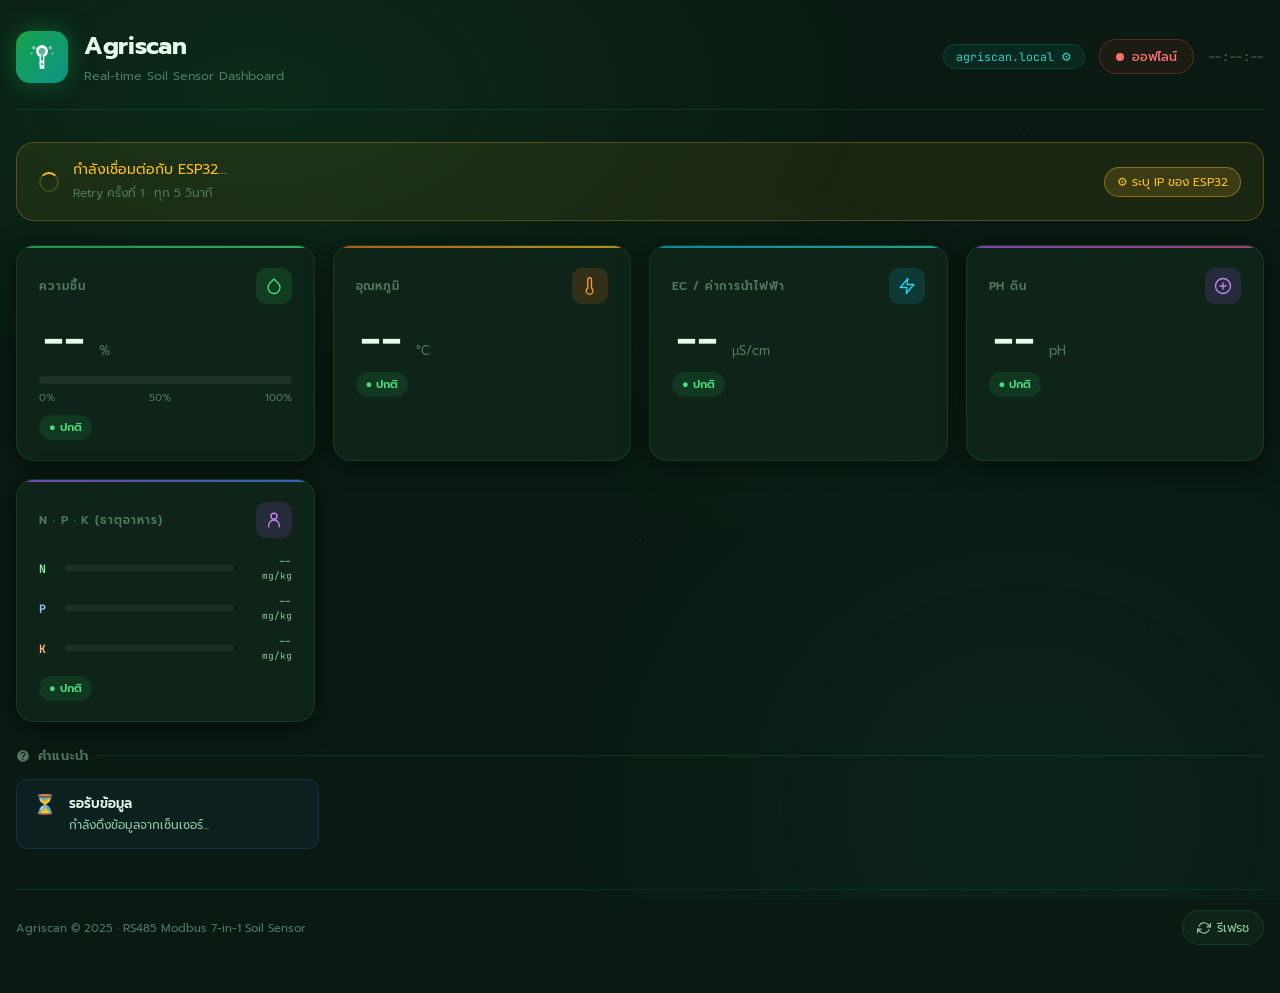
==== dashboard/index.html @ 696ae033 "Agriscan v2: push real sensor data to cloud with PostgreSQL ESP32 now POSTs real 7-in-1 soil sensor " ====
<!DOCTYPE html>
<html lang="th">
<head>
  <meta charset="UTF-8" />
  <meta name="viewport" content="width=device-width, initial-scale=1.0" />
  <title>Agriscan — Dashboard</title>
  <meta name="description" content="แดชบอร์ดแสดงผลข้อมูลเซ็นเซอร์ดิน Agriscan แบบ Real-time" />
  <link rel="preconnect" href="https://fonts.googleapis.com" />
  <link rel="preconnect" href="https://fonts.gstatic.com" crossorigin />
  <link href="https://fonts.googleapis.com/css2?family=Prompt:wght@300;400;500;600;700&family=JetBrains+Mono:wght@400;600&display=swap" rel="stylesheet" />
  <link rel="stylesheet" href="style.css" />
</head>
<body>
<div class="page-wrapper">

  <!-- ═══ HEADER ═══ -->
  <header class="header">
    <div class="header-left">
      <div class="logo-wrap" aria-hidden="true">
        <!-- Plant icon -->
        <svg viewBox="0 0 24 24" xmlns="http://www.w3.org/2000/svg">
          <path d="M12 2C9.24 2 7 4.24 7 7c0 2.09 1.24 3.88 3 4.73V20h2v-8.27A4.996 4.996 0 0 0 17 7c0-2.76-2.24-5-5-5zm-1 14H9v2h2v-2zm2 0h-1v2h1v-2z" opacity=".3"/>
          <path d="M12 2C9.24 2 7 4.24 7 7c0 2.09 1.24 3.88 3 4.73V22h4V11.73A4.996 4.996 0 0 0 17 7c0-2.76-2.24-5-5-5zm0 2c1.65 0 3 1.35 3 3s-1.35 3-3 3-3-1.35-3-3 1.35-3 3-3zm1 15h-2v-2h2v2zm0-4h-2v-5.08c.33.05.66.08 1 .08s.67-.03 1-.08V15z"/>
          <circle cx="5" cy="4" r="1.5" opacity=".5"/>
          <circle cx="19" cy="4" r="1.5" opacity=".5"/>
          <circle cx="3" cy="9" r="1" opacity=".4"/>
          <circle cx="21" cy="9" r="1" opacity=".4"/>
        </svg>
      </div>
      <div class="header-title">
        <h1>Agriscan</h1>
        <p>Real-time Soil Sensor Dashboard</p>
      </div>
    </div>

    <div class="header-right">
      <span class="ip-badge" id="ip-badge" onclick="changeIp()" title="คลิกเพื่อเปลี่ยน IP/Host">agriscan.local ⚙</span>
      <div class="status-badge connecting" id="status-badge">
        <span class="status-dot"></span>
        <span id="status-text">กำลังเชื่อมต่อ...</span>
      </div>
      <span class="last-update" id="last-update">--:--:--</span>
    </div>
  </header>

  <!-- ═══ CONNECTING BANNER ═══ -->
  <div class="connecting-banner" id="connecting-banner">
    <div class="connecting-spinner"></div>
    <div style="flex: 1; display: flex; align-items: center; justify-content: space-between; flex-wrap: wrap; gap: 8px;">
      <div>
        <p>กำลังเชื่อมต่อกับ ESP32...</p>
        <small id="retry-count">กำลังลอง retry...</small>
      </div>
      <button onclick="changeIp()" style="background: rgba(251,191,36,0.15); border: 1px solid rgba(251,191,36,0.4); color: var(--amber-400); padding: 5px 12px; border-radius: var(--radius-pill); cursor: pointer; font-size: 0.75rem; font-family: var(--font-body);">⚙ ระบุ IP ของ ESP32</button>
    </div>
  </div>

  <!-- ═══ MOCK DATA BANNER ═══ -->
  <div class="mock-banner" id="mock-banner">
    <svg width="16" height="16" viewBox="0 0 24 24" fill="currentColor"><path d="M12 2C6.48 2 2 6.48 2 12s4.48 10 10 10 10-4.48 10-10S17.52 2 12 2zm1 15h-2v-6h2v6zm0-8h-2V7h2v2z"/></svg>
    ⚙ แสดงข้อมูลจำลอง (Mock Data) — ESP32 ยังไม่ได้เชื่อมต่อ
  </div>

  <!-- ═══ SENSOR CARDS ═══ -->
  <div class="cards-grid" id="cards-grid">

    <!-- Moisture -->
    <div class="card" id="card-moisture" style="--card-accent: linear-gradient(90deg,#22c55e,#4ade80);">
      <div class="card-header">
        <span class="card-label">ความชื้น</span>
        <div class="card-icon" style="--icon-bg: rgba(34,197,94,0.15);">
          <svg viewBox="0 0 24 24" fill="none" stroke="#4ade80" stroke-width="1.8" stroke-linecap="round" stroke-linejoin="round">
            <path d="M12 2.69l5.66 5.66a8 8 0 1 1-11.31 0z"/>
          </svg>
        </div>
      </div>
      <div>
        <span class="card-value" id="val-moisture">--</span>
        <span class="card-unit">%</span>
      </div>
      <div class="moisture-bar-wrap">
        <div class="moisture-bar-track">
          <div class="moisture-bar-fill" id="bar-moisture" style="width: 0%;"></div>
        </div>
        <div class="moisture-labels">
          <span>0%</span>
          <span>50%</span>
          <span>100%</span>
        </div>
      </div>
      <div class="card-status ok" id="status-moisture">● ปกติ</div>
    </div>

    <!-- Temperature -->
    <div class="card" id="card-temp" style="--card-accent: linear-gradient(90deg,#f97316,#fbbf24);">
      <div class="card-header">
        <span class="card-label">อุณหภูมิ</span>
        <div class="card-icon" style="--icon-bg: rgba(249,115,22,0.15);">
          <svg viewBox="0 0 24 24" fill="none" stroke="#fb923c" stroke-width="1.8" stroke-linecap="round" stroke-linejoin="round">
            <path d="M14 14.76V3.5a2.5 2.5 0 0 0-5 0v11.26a4.5 4.5 0 1 0 5 0z"/>
          </svg>
        </div>
      </div>
      <div>
        <span class="card-value" id="val-temperature">--</span>
        <span class="card-unit">°C</span>
      </div>
      <div class="card-status ok" id="status-temperature">● ปกติ</div>
    </div>

    <!-- EC -->
    <div class="card" id="card-ec" style="--card-accent: linear-gradient(90deg,#06b6d4,#2dd4bf);">
      <div class="card-header">
        <span class="card-label">EC / ค่าการนำไฟฟ้า</span>
        <div class="card-icon" style="--icon-bg: rgba(6,182,212,0.15);">
          <svg viewBox="0 0 24 24" fill="none" stroke="#22d3ee" stroke-width="1.8" stroke-linecap="round" stroke-linejoin="round">
            <polyline points="13 2 3 14 12 14 11 22 21 10 12 10 13 2"/>
          </svg>
        </div>
      </div>
      <div>
        <span class="card-value" id="val-ec">--</span>
        <span class="card-unit">µS/cm</span>
      </div>
      <div class="card-status ok" id="status-ec">● ปกติ</div>
    </div>

    <!-- pH -->
    <div class="card" id="card-ph" style="--card-accent: linear-gradient(90deg,#a855f7,#ec4899);">
      <div class="card-header">
        <span class="card-label">pH ดิน</span>
        <div class="card-icon" style="--icon-bg: rgba(168,85,247,0.15);">
          <svg viewBox="0 0 24 24" fill="none" stroke="#c084fc" stroke-width="1.8" stroke-linecap="round" stroke-linejoin="round">
            <circle cx="12" cy="12" r="10"/>
            <path d="M8 12h8M12 8v8"/>
          </svg>
        </div>
      </div>
      <div>
        <span class="card-value" id="val-ph">--</span>
        <span class="card-unit">pH</span>
      </div>
      <div class="card-status ok" id="status-ph">● ปกติ</div>
    </div>

    <!-- NPK -->
    <div class="card npk-card">
      <div class="card-header">
        <span class="card-label">N · P · K (ธาตุอาหาร)</span>
        <div class="card-icon" style="--icon-bg: rgba(168,85,247,0.15);">
          <svg viewBox="0 0 24 24" fill="none" stroke="#c084fc" stroke-width="1.8" stroke-linecap="round" stroke-linejoin="round">
            <circle cx="12" cy="7" r="4"/>
            <path d="M5 21v-2a7 7 0 0 1 14 0v2"/>
          </svg>
        </div>
      </div>
      <div class="npk-bars">
        <div class="npk-row">
          <span class="npk-label n">N</span>
          <div class="npk-track"><div class="npk-fill n" id="bar-n" style="width:0%"></div></div>
          <span class="npk-val" id="val-n">-- <small>mg/kg</small></span>
        </div>
        <div class="npk-row">
          <span class="npk-label p">P</span>
          <div class="npk-track"><div class="npk-fill p" id="bar-p" style="width:0%"></div></div>
          <span class="npk-val" id="val-p">-- <small>mg/kg</small></span>
        </div>
        <div class="npk-row">
          <span class="npk-label k">K</span>
          <div class="npk-track"><div class="npk-fill k" id="bar-k" style="width:0%"></div></div>
          <span class="npk-val" id="val-k">-- <small>mg/kg</small></span>
        </div>
      </div>
      <div class="card-status ok" id="status-npk" style="margin-top:14px;">● ปกติ</div>
    </div>

  </div><!-- /cards-grid -->

  <!-- ═══ RECOMMENDATIONS ═══ -->
  <div class="section-title">
    <svg width="14" height="14" viewBox="0 0 24 24" fill="currentColor"><path d="M12 2C6.48 2 2 6.48 2 12s4.48 10 10 10 10-4.48 10-10S17.52 2 12 2zm1 17h-2v-2h2v2zm2.07-7.75l-.9.92C13.45 12.9 13 13.5 13 15h-2v-.5c0-1.1.45-2.1 1.17-2.83l1.24-1.26c.37-.36.59-.86.59-1.41 0-1.1-.9-2-2-2s-2 .9-2 2H8c0-2.21 1.79-4 4-4s4 1.79 4 4c0 .88-.36 1.68-.93 2.25z"/></svg>
    คำแนะนำ
  </div>
  <div class="rec-grid" id="rec-grid">
    <div class="rec-item info">
      <span class="rec-icon">⏳</span>
      <div class="rec-content">
        <div class="rec-title">รอรับข้อมูล</div>
        <div class="rec-desc">กำลังดึงข้อมูลจากเซ็นเซอร์...</div>
      </div>
    </div>
  </div>

  <!-- ═══ FOOTER ═══ -->
  <footer class="footer">
    <p>Agriscan &copy; 2025 · RS485 Modbus 7-in-1 Soil Sensor</p>
    <div class="footer-controls">
      <button class="btn-refresh" id="btn-refresh" onclick="manualRefresh()" aria-label="รีเฟรชข้อมูล">
        <svg viewBox="0 0 24 24" fill="none" stroke="currentColor" stroke-width="2" stroke-linecap="round" stroke-linejoin="round">
          <path d="M23 4v6h-6M1 20v-6h6"/>
          <path d="M3.51 9a9 9 0 0 1 14.85-3.36L23 10M1 14l4.64 4.36A9 9 0 0 0 20.49 15"/>
        </svg>
        รีเฟรช
      </button>
    </div>
  </footer>

</div><!-- /page-wrapper -->

<script src="script.js"></script>
</body>
</html>
---- dashboard/style.css ----
/* ══════════════════════════════════════════════
   Design Tokens
══════════════════════════════════════════════ */
:root {
  --green-50:  #f0fdf4;
  --green-100: #dcfce7;
  --green-200: #bbf7d0;
  --green-300: #86efac;
  --green-400: #4ade80;
  --green-500: #22c55e;
  --green-600: #16a34a;
  --green-700: #15803d;
  --green-800: #166534;
  --green-900: #14532d;
  --green-950: #052e16;

  --teal-400:  #2dd4bf;
  --teal-500:  #14b8a6;
  --teal-600:  #0d9488;

  --amber-400: #fbbf24;
  --amber-500: #f59e0b;

  --red-400:   #f87171;
  --red-500:   #ef4444;

  --blue-400:  #60a5fa;
  --blue-500:  #3b82f6;

  --bg-base:      #0a1a12;
  --bg-card:      #0f2418;
  --bg-card-2:    #122b1e;
  --bg-glass:     rgba(22, 101, 52, 0.18);
  --border-dim:   rgba(34, 197, 94, 0.15);
  --border-glow:  rgba(34, 197, 94, 0.45);

  --text-primary:  #e2fce9;
  --text-secondary:#93c9a5;
  --text-muted:    #4e7860;

  --shadow-glow:   0 0 32px rgba(34, 197, 94, 0.12);
  --shadow-card:   0 4px 24px rgba(0,0,0,0.5);

  --radius-card:  18px;
  --radius-pill:  999px;

  --font-body: 'Prompt', sans-serif;
  --font-mono: 'JetBrains Mono', monospace;
}

/* ══════════════════════════════════════════════
   Reset & Base
══════════════════════════════════════════════ */
*, *::before, *::after { box-sizing: border-box; margin: 0; padding: 0; }

html { scroll-behavior: smooth; }

body {
  font-family: var(--font-body);
  background: var(--bg-base);
  color: var(--text-primary);
  min-height: 100vh;
  overflow-x: hidden;
}

/* Animated background */
body::before {
  content: '';
  position: fixed;
  inset: 0;
  background:
    radial-gradient(ellipse 80% 60% at 20% 10%, rgba(22,163,74,0.12) 0%, transparent 60%),
    radial-gradient(ellipse 60% 80% at 80% 90%, rgba(13,148,136,0.08) 0%, transparent 60%),
    radial-gradient(ellipse 40% 40% at 60% 40%, rgba(74,222,128,0.04) 0%, transparent 50%);
  pointer-events: none;
  z-index: 0;
}

/* Floating particles */
body::after {
  content: '';
  position: fixed;
  inset: 0;
  background-image:
    radial-gradient(1px 1px at 10% 20%, rgba(74,222,128,0.3) 0%, transparent 100%),
    radial-gradient(1px 1px at 80% 15%, rgba(74,222,128,0.2) 0%, transparent 100%),
    radial-gradient(1px 1px at 50% 60%, rgba(45,212,191,0.3) 0%, transparent 100%),
    radial-gradient(1px 1px at 90% 70%, rgba(74,222,128,0.15) 0%, transparent 100%),
    radial-gradient(1px 1px at 30% 80%, rgba(45,212,191,0.2) 0%, transparent 100%);
  pointer-events: none;
  z-index: 0;
}

/* ══════════════════════════════════════════════
   Layout
══════════════════════════════════════════════ */
.page-wrapper {
  position: relative;
  z-index: 1;
  max-width: 1280px;
  margin: 0 auto;
  padding: 0 16px 48px;
}

/* ══════════════════════════════════════════════
   Header
══════════════════════════════════════════════ */
.header {
  display: flex;
  align-items: center;
  justify-content: space-between;
  flex-wrap: wrap;
  gap: 16px;
  padding: 28px 0 24px;
  border-bottom: 1px solid var(--border-dim);
  margin-bottom: 32px;
}

.header-left {
  display: flex;
  align-items: center;
  gap: 16px;
}

.logo-wrap {
  width: 52px; height: 52px;
  border-radius: 14px;
  background: linear-gradient(135deg, var(--green-600), var(--teal-600));
  display: grid;
  place-items: center;
  box-shadow: 0 0 24px rgba(22,197,94,0.35);
  flex-shrink: 0;
}

.logo-wrap svg { width: 28px; height: 28px; fill: white; }

.header-title h1 {
  font-size: clamp(1.15rem, 3vw, 1.5rem);
  font-weight: 700;
  color: var(--text-primary);
  letter-spacing: -0.3px;
}

.header-title p {
  font-size: 0.78rem;
  color: var(--text-muted);
  margin-top: 2px;
}

.header-right {
  display: flex;
  align-items: center;
  gap: 14px;
  flex-wrap: wrap;
}

/* Status badge */
.status-badge {
  display: flex;
  align-items: center;
  gap: 8px;
  padding: 7px 16px;
  border-radius: var(--radius-pill);
  border: 1px solid var(--border-dim);
  background: var(--bg-card);
  font-size: 0.78rem;
  font-weight: 500;
  transition: all 0.4s ease;
}

.status-badge.online {
  border-color: rgba(34,197,94,0.4);
  background: rgba(22,101,52,0.35);
  color: var(--green-300);
}

.status-badge.offline {
  border-color: rgba(239,68,68,0.3);
  background: rgba(239,68,68,0.08);
  color: var(--red-400);
}

.status-badge.connecting {
  border-color: rgba(251,191,36,0.3);
  background: rgba(251,191,36,0.06);
  color: var(--amber-400);
}

.status-dot {
  width: 8px; height: 8px;
  border-radius: 50%;
  background: currentColor;
  flex-shrink: 0;
}

.status-badge.online .status-dot  { animation: pulse-dot 2s infinite; }
.status-badge.connecting .status-dot { animation: blink-dot 0.8s infinite; }

@keyframes pulse-dot {
  0%, 100% { opacity: 1; box-shadow: 0 0 0 0 rgba(34,197,94,0.5); }
  50% { opacity: 0.8; box-shadow: 0 0 0 5px rgba(34,197,94,0); }
}
@keyframes blink-dot {
  0%, 100% { opacity: 1; }
  50% { opacity: 0.2; }
}

/* Last update */
.last-update {
  font-size: 0.75rem;
  color: var(--text-muted);
  font-family: var(--font-mono);
}

/* IP badge */
.ip-badge {
  font-size: 0.72rem;
  font-family: var(--font-mono);
  color: var(--teal-400);
  background: rgba(13,148,136,0.12);
  border: 1px solid rgba(13,148,136,0.25);
  padding: 4px 12px;
  border-radius: var(--radius-pill);
  cursor: pointer;
  transition: all 0.2s ease;
  display: inline-flex;
  align-items: center;
  gap: 6px;
}
.ip-badge:hover {
  background: rgba(13,148,136,0.25);
  border-color: var(--teal-400);
}

/* ══════════════════════════════════════════════
   Connecting overlay
══════════════════════════════════════════════ */
.connecting-banner {
  display: none;
  align-items: center;
  gap: 14px;
  padding: 16px 22px;
  border-radius: var(--radius-card);
  background: rgba(251,191,36,0.07);
  border: 1px solid rgba(251,191,36,0.25);
  margin-bottom: 24px;
  animation: slide-down 0.3s ease;
}
.connecting-banner.visible { display: flex; }

@keyframes slide-down {
  from { opacity: 0; transform: translateY(-8px); }
  to   { opacity: 1; transform: translateY(0); }
}

.connecting-spinner {
  width: 20px; height: 20px;
  border: 2px solid rgba(251,191,36,0.2);
  border-top-color: var(--amber-400);
  border-radius: 50%;
  animation: spin 0.8s linear infinite;
  flex-shrink: 0;
}
@keyframes spin { to { transform: rotate(360deg); } }

.connecting-banner p { font-size: 0.88rem; color: var(--amber-400); }
.connecting-banner small { font-size: 0.75rem; color: var(--text-muted); }

/* ══════════════════════════════════════════════
   Cards Grid
══════════════════════════════════════════════ */
.cards-grid {
  display: grid;
  grid-template-columns: repeat(auto-fill, minmax(260px, 1fr));
  gap: 18px;
  margin-bottom: 24px;
}

/* ── Base card ── */
.card {
  background: var(--bg-card);
  border: 1px solid var(--border-dim);
  border-radius: var(--radius-card);
  padding: 22px 22px 20px;
  box-shadow: var(--shadow-card);
  transition: transform 0.25s ease, box-shadow 0.25s ease, border-color 0.25s ease;
  position: relative;
  overflow: hidden;
}

.card::before {
  content: '';
  position: absolute;
  top: 0; left: 0; right: 0;
  height: 2px;
  background: var(--card-accent, linear-gradient(90deg, var(--green-500), var(--teal-500)));
  opacity: 0.7;
  transition: opacity 0.25s;
}

.card:hover {
  transform: translateY(-4px);
  box-shadow: var(--shadow-card), 0 0 28px rgba(34,197,94,0.1);
  border-color: var(--border-glow);
}
.card:hover::before { opacity: 1; }

/* ── Card header ── */
.card-header {
  display: flex;
  align-items: center;
  justify-content: space-between;
  margin-bottom: 16px;
}

.card-label {
  font-size: 0.72rem;
  font-weight: 600;
  letter-spacing: 0.08em;
  text-transform: uppercase;
  color: var(--text-muted);
}

.card-icon {
  width: 36px; height: 36px;
  border-radius: 10px;
  display: grid;
  place-items: center;
  background: var(--icon-bg, rgba(34,197,94,0.12));
  flex-shrink: 0;
}
.card-icon svg { width: 18px; height: 18px; }

/* ── Card value ── */
.card-value {
  font-size: clamp(2rem, 5vw, 2.6rem);
  font-weight: 700;
  line-height: 1;
  font-family: var(--font-mono);
  color: var(--text-primary);
  transition: color 0.4s ease;
}

.card-unit {
  font-size: 0.8rem;
  color: var(--text-muted);
  font-family: var(--font-body);
  font-weight: 400;
  margin-left: 4px;
}

/* ── Status chip ── */
.card-status {
  display: inline-flex;
  align-items: center;
  gap: 5px;
  font-size: 0.7rem;
  font-weight: 600;
  padding: 4px 10px;
  border-radius: var(--radius-pill);
  margin-top: 10px;
  transition: all 0.4s ease;
}
.card-status.ok     { background: rgba(34,197,94,0.12); color: var(--green-400); }
.card-status.warn   { background: rgba(251,191,36,0.12); color: var(--amber-400); }
.card-status.alert  { background: rgba(239,68,68,0.12); color: var(--red-400); }

/* ── Progress bar (moisture) ── */
.moisture-bar-wrap {
  margin-top: 14px;
}

.moisture-bar-track {
  height: 8px;
  background: rgba(255,255,255,0.06);
  border-radius: var(--radius-pill);
  overflow: hidden;
}

.moisture-bar-fill {
  height: 100%;
  border-radius: var(--radius-pill);
  background: var(--bar-color, var(--green-500));
  transition: width 0.8s cubic-bezier(0.4,0,0.2,1), background 0.5s ease;
  box-shadow: 0 0 8px var(--bar-color, var(--green-500));
}

.moisture-labels {
  display: flex;
  justify-content: space-between;
  margin-top: 6px;
}
.moisture-labels span {
  font-size: 0.65rem;
  color: var(--text-muted);
}

/* ── NPK card ── */
.npk-card { --card-accent: linear-gradient(90deg, #a855f7, #3b82f6); }
.npk-card .card-icon { --icon-bg: rgba(168,85,247,0.15); }

.npk-bars { margin-top: 16px; display: flex; flex-direction: column; gap: 12px; }

.npk-row {
  display: flex;
  align-items: center;
  gap: 10px;
}

.npk-label {
  font-size: 0.72rem;
  font-weight: 700;
  width: 16px;
  flex-shrink: 0;
  font-family: var(--font-mono);
}
.npk-label.n { color: #86efac; }
.npk-label.p { color: #93c5fd; }
.npk-label.k { color: #fdba74; }

.npk-track {
  flex: 1;
  height: 6px;
  background: rgba(255,255,255,0.06);
  border-radius: var(--radius-pill);
  overflow: hidden;
}

.npk-fill {
  height: 100%;
  border-radius: var(--radius-pill);
  transition: width 0.8s cubic-bezier(0.4,0,0.2,1);
}
.npk-fill.n { background: linear-gradient(90deg, #22c55e, #86efac); }
.npk-fill.p { background: linear-gradient(90deg, #3b82f6, #93c5fd); }
.npk-fill.k { background: linear-gradient(90deg, #f97316, #fdba74); }

.npk-val {
  font-size: 0.7rem;
  font-family: var(--font-mono);
  color: var(--text-secondary);
  width: 48px;
  text-align: right;
  flex-shrink: 0;
}

/* ══════════════════════════════════════════════
   Recommendations
══════════════════════════════════════════════ */
.section-title {
  font-size: 0.8rem;
  font-weight: 600;
  letter-spacing: 0.08em;
  text-transform: uppercase;
  color: var(--text-muted);
  margin-bottom: 14px;
  display: flex;
  align-items: center;
  gap: 8px;
}
.section-title::after {
  content: '';
  flex: 1;
  height: 1px;
  background: var(--border-dim);
}

.rec-grid {
  display: grid;
  grid-template-columns: repeat(auto-fill, minmax(280px, 1fr));
  gap: 12px;
}

.rec-item {
  display: flex;
  align-items: flex-start;
  gap: 12px;
  padding: 14px 16px;
  border-radius: 12px;
  border: 1px solid transparent;
  animation: fade-in 0.4s ease;
  transition: transform 0.2s ease;
}
.rec-item:hover { transform: translateX(3px); }

@keyframes fade-in {
  from { opacity: 0; transform: translateY(6px); }
  to   { opacity: 1; transform: translateY(0); }
}

.rec-item.ok      { background: rgba(34,197,94,0.06);  border-color: rgba(34,197,94,0.15);  }
.rec-item.warn    { background: rgba(251,191,36,0.06); border-color: rgba(251,191,36,0.2);  }
.rec-item.alert   { background: rgba(239,68,68,0.06);  border-color: rgba(239,68,68,0.18);  }
.rec-item.info    { background: rgba(59,130,246,0.06); border-color: rgba(59,130,246,0.18); }

.rec-icon {
  font-size: 1.2rem;
  line-height: 1;
  flex-shrink: 0;
  margin-top: 1px;
}

.rec-content { flex: 1; }

.rec-title {
  font-size: 0.82rem;
  font-weight: 600;
  color: var(--text-primary);
  margin-bottom: 2px;
}

.rec-desc {
  font-size: 0.75rem;
  color: var(--text-secondary);
  line-height: 1.5;
}

/* ══════════════════════════════════════════════
   Footer
══════════════════════════════════════════════ */
.footer {
  margin-top: 40px;
  padding-top: 20px;
  border-top: 1px solid var(--border-dim);
  display: flex;
  align-items: center;
  justify-content: space-between;
  flex-wrap: wrap;
  gap: 10px;
}

.footer p {
  font-size: 0.72rem;
  color: var(--text-muted);
}

.footer-controls { display: flex; gap: 10px; }

.btn-refresh {
  display: flex;
  align-items: center;
  gap: 6px;
  padding: 7px 14px;
  border-radius: var(--radius-pill);
  border: 1px solid var(--border-dim);
  background: var(--bg-card);
  color: var(--text-secondary);
  font-family: var(--font-body);
  font-size: 0.78rem;
  cursor: pointer;
  transition: all 0.2s ease;
}
.btn-refresh:hover {
  border-color: var(--border-glow);
  color: var(--green-300);
  background: var(--bg-card-2);
}
.btn-refresh svg { width: 14px; height: 14px; }
.btn-refresh.spinning svg { animation: spin 0.6s linear infinite; }

/* ══════════════════════════════════════════════
   Skeleton loading
══════════════════════════════════════════════ */
.skeleton {
  background: linear-gradient(90deg, rgba(255,255,255,0.04) 25%, rgba(255,255,255,0.08) 50%, rgba(255,255,255,0.04) 75%);
  background-size: 200% 100%;
  animation: shimmer 1.5s infinite;
  border-radius: 6px;
  color: transparent !important;
  user-select: none;
}
@keyframes shimmer {
  0%   { background-position: 200% 0; }
  100% { background-position: -200% 0; }
}

/* ══════════════════════════════════════════════
   Responsive
══════════════════════════════════════════════ */
@media (max-width: 600px) {
  .header { flex-direction: column; align-items: flex-start; }
  .header-right { width: 100%; justify-content: space-between; }
  .cards-grid { grid-template-columns: 1fr; }
  .rec-grid { grid-template-columns: 1fr; }
}

/* ══════════════════════════════════════════════
   Value update flash
══════════════════════════════════════════════ */
@keyframes value-flash {
  0%   { color: var(--green-300); text-shadow: 0 0 12px rgba(74,222,128,0.5); }
  100% { color: var(--text-primary); text-shadow: none; }
}
.flash { animation: value-flash 0.6s ease-out; }

/* ══════════════════════════════════════════════
   Mock data banner
══════════════════════════════════════════════ */
.mock-banner {
  display: none;
  padding: 10px 18px;
  border-radius: 10px;
  background: rgba(59,130,246,0.08);
  border: 1px solid rgba(59,130,246,0.2);
  font-size: 0.78rem;
  color: var(--blue-400);
  margin-bottom: 20px;
  align-items: center;
  gap: 8px;
}
.mock-banner.visible { display: flex; }
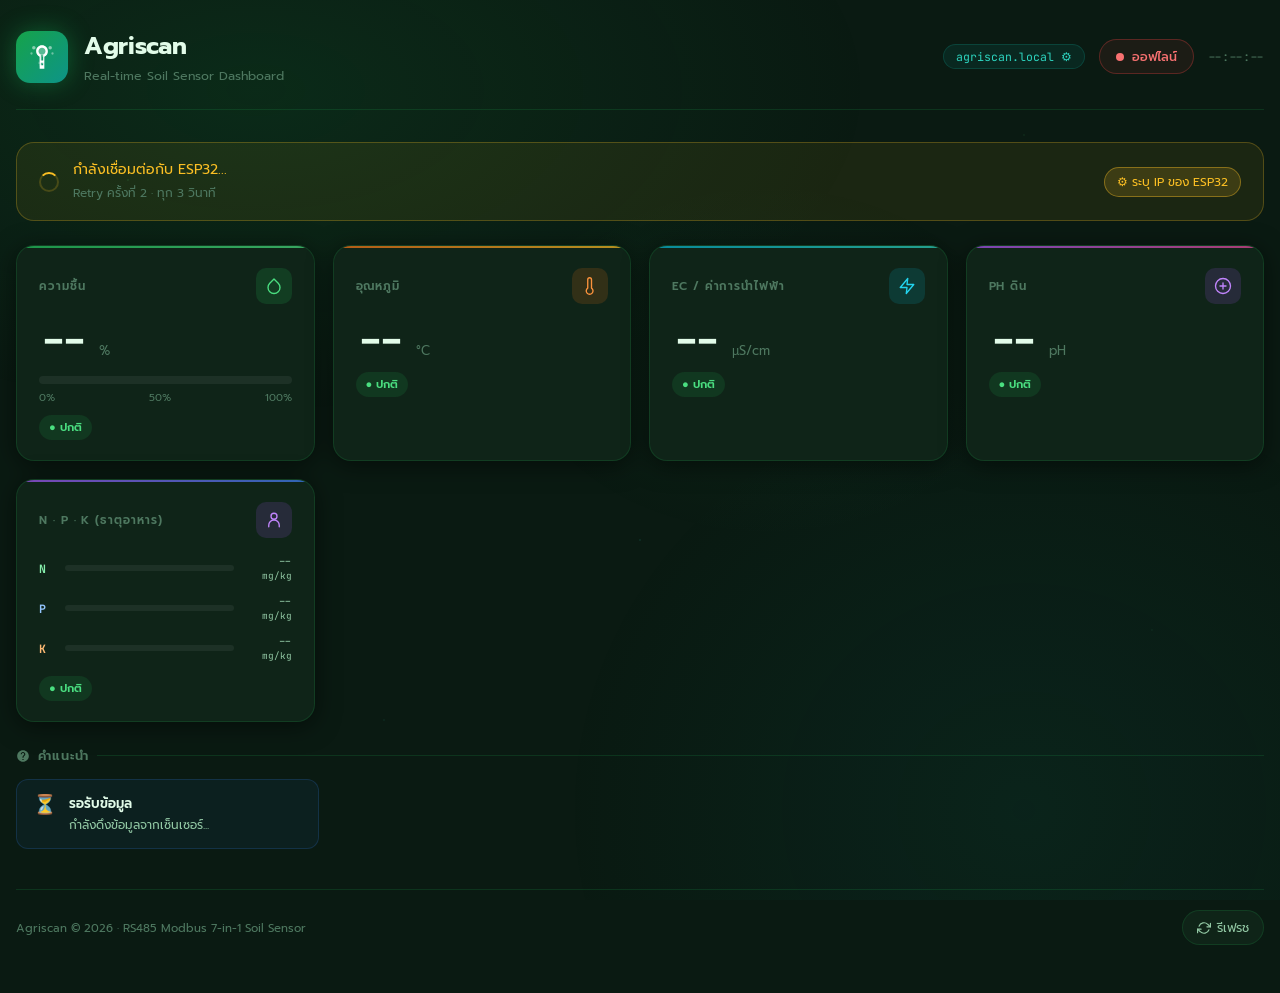
==== commit c1660bb8: "Update data refresh interval to every 3 seconds in documentation and dashboard" ====
--- a/dashboard/index.html
+++ b/dashboard/index.html
@@ -193,7 +193,7 @@
 
   <!-- ═══ FOOTER ═══ -->
   <footer class="footer">
-    <p>Agriscan &copy; 2025 · RS485 Modbus 7-in-1 Soil Sensor</p>
+    <p>Agriscan &copy; 2026 · RS485 Modbus 7-in-1 Soil Sensor</p>
     <div class="footer-controls">
       <button class="btn-refresh" id="btn-refresh" onclick="manualRefresh()" aria-label="รีเฟรชข้อมูล">
         <svg viewBox="0 0 24 24" fill="none" stroke="currentColor" stroke-width="2" stroke-linecap="round" stroke-linejoin="round">
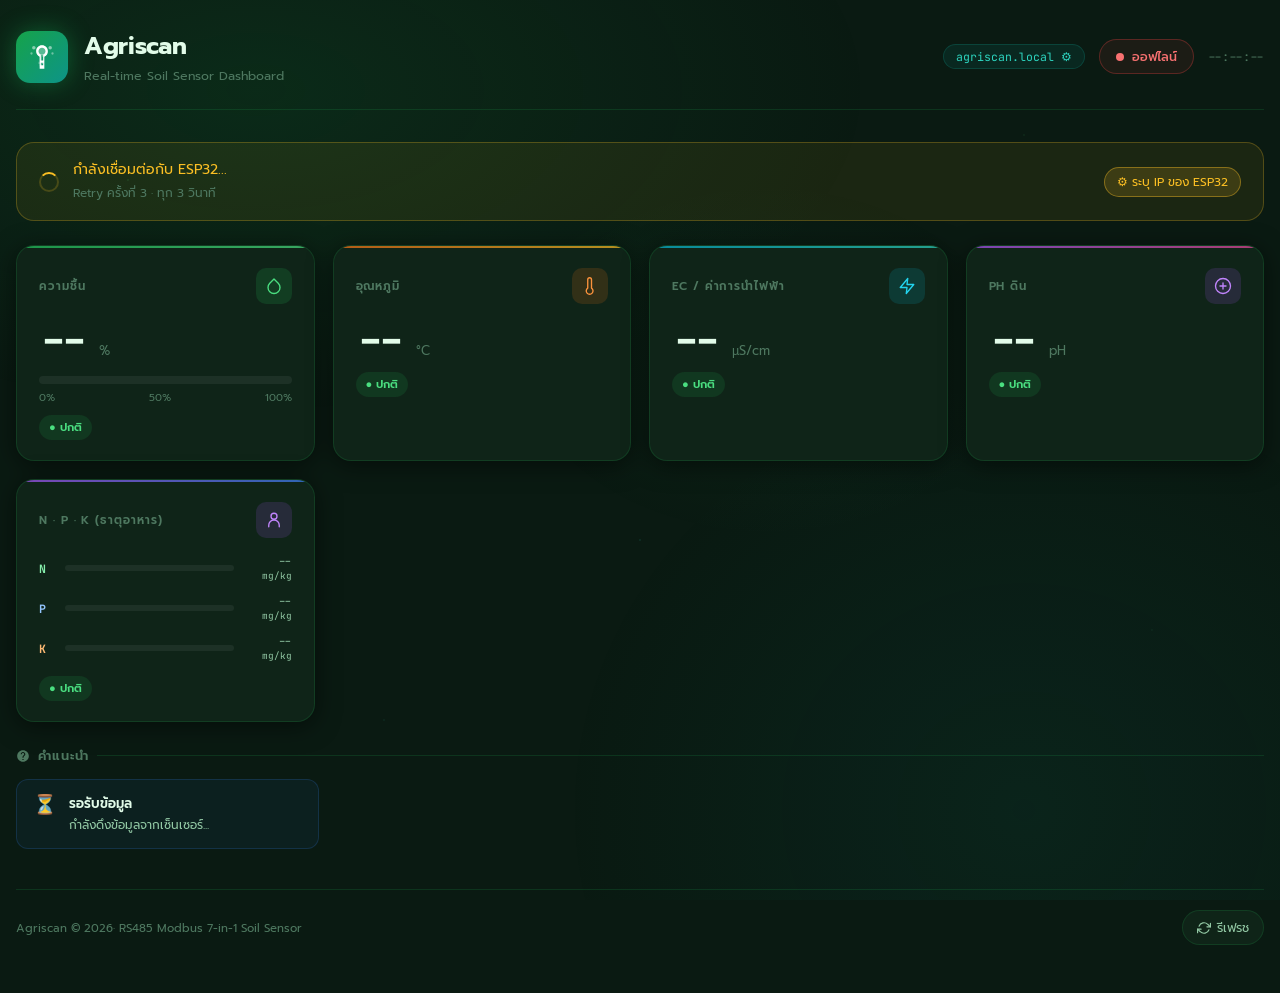
==== commit 9f987303: "feat: add dashboard HTML layout for real-time soil sensor data visualization" ====
--- a/dashboard/index.html
+++ b/dashboard/index.html
@@ -1,5 +1,6 @@
 <!DOCTYPE html>
 <html lang="th">
+
 <head>
   <meta charset="UTF-8" />
   <meta name="viewport" content="width=device-width, initial-scale=1.0" />
@@ -7,206 +8,234 @@
   <meta name="description" content="แดชบอร์ดแสดงผลข้อมูลเซ็นเซอร์ดิน Agriscan แบบ Real-time" />
   <link rel="preconnect" href="https://fonts.googleapis.com" />
   <link rel="preconnect" href="https://fonts.gstatic.com" crossorigin />
-  <link href="https://fonts.googleapis.com/css2?family=Prompt:wght@300;400;500;600;700&family=JetBrains+Mono:wght@400;600&display=swap" rel="stylesheet" />
+  <link
+    href="https://fonts.googleapis.com/css2?family=Prompt:wght@300;400;500;600;700&family=JetBrains+Mono:wght@400;600&display=swap"
+    rel="stylesheet" />
   <link rel="stylesheet" href="style.css" />
 </head>
+
 <body>
-<div class="page-wrapper">
-
-  <!-- ═══ HEADER ═══ -->
-  <header class="header">
-    <div class="header-left">
-      <div class="logo-wrap" aria-hidden="true">
-        <!-- Plant icon -->
-        <svg viewBox="0 0 24 24" xmlns="http://www.w3.org/2000/svg">
-          <path d="M12 2C9.24 2 7 4.24 7 7c0 2.09 1.24 3.88 3 4.73V20h2v-8.27A4.996 4.996 0 0 0 17 7c0-2.76-2.24-5-5-5zm-1 14H9v2h2v-2zm2 0h-1v2h1v-2z" opacity=".3"/>
-          <path d="M12 2C9.24 2 7 4.24 7 7c0 2.09 1.24 3.88 3 4.73V22h4V11.73A4.996 4.996 0 0 0 17 7c0-2.76-2.24-5-5-5zm0 2c1.65 0 3 1.35 3 3s-1.35 3-3 3-3-1.35-3-3 1.35-3 3-3zm1 15h-2v-2h2v2zm0-4h-2v-5.08c.33.05.66.08 1 .08s.67-.03 1-.08V15z"/>
-          <circle cx="5" cy="4" r="1.5" opacity=".5"/>
-          <circle cx="19" cy="4" r="1.5" opacity=".5"/>
-          <circle cx="3" cy="9" r="1" opacity=".4"/>
-          <circle cx="21" cy="9" r="1" opacity=".4"/>
-        </svg>
-      </div>
-      <div class="header-title">
-        <h1>Agriscan</h1>
-        <p>Real-time Soil Sensor Dashboard</p>
-      </div>
-    </div>
-
-    <div class="header-right">
-      <span class="ip-badge" id="ip-badge" onclick="changeIp()" title="คลิกเพื่อเปลี่ยน IP/Host">agriscan.local ⚙</span>
-      <div class="status-badge connecting" id="status-badge">
-        <span class="status-dot"></span>
-        <span id="status-text">กำลังเชื่อมต่อ...</span>
-      </div>
-      <span class="last-update" id="last-update">--:--:--</span>
-    </div>
-  </header>
-
-  <!-- ═══ CONNECTING BANNER ═══ -->
-  <div class="connecting-banner" id="connecting-banner">
-    <div class="connecting-spinner"></div>
-    <div style="flex: 1; display: flex; align-items: center; justify-content: space-between; flex-wrap: wrap; gap: 8px;">
-      <div>
-        <p>กำลังเชื่อมต่อกับ ESP32...</p>
-        <small id="retry-count">กำลังลอง retry...</small>
-      </div>
-      <button onclick="changeIp()" style="background: rgba(251,191,36,0.15); border: 1px solid rgba(251,191,36,0.4); color: var(--amber-400); padding: 5px 12px; border-radius: var(--radius-pill); cursor: pointer; font-size: 0.75rem; font-family: var(--font-body);">⚙ ระบุ IP ของ ESP32</button>
-    </div>
-  </div>
-
-  <!-- ═══ MOCK DATA BANNER ═══ -->
-  <div class="mock-banner" id="mock-banner">
-    <svg width="16" height="16" viewBox="0 0 24 24" fill="currentColor"><path d="M12 2C6.48 2 2 6.48 2 12s4.48 10 10 10 10-4.48 10-10S17.52 2 12 2zm1 15h-2v-6h2v6zm0-8h-2V7h2v2z"/></svg>
-    ⚙ แสดงข้อมูลจำลอง (Mock Data) — ESP32 ยังไม่ได้เชื่อมต่อ
-  </div>
-
-  <!-- ═══ SENSOR CARDS ═══ -->
-  <div class="cards-grid" id="cards-grid">
-
-    <!-- Moisture -->
-    <div class="card" id="card-moisture" style="--card-accent: linear-gradient(90deg,#22c55e,#4ade80);">
-      <div class="card-header">
-        <span class="card-label">ความชื้น</span>
-        <div class="card-icon" style="--icon-bg: rgba(34,197,94,0.15);">
-          <svg viewBox="0 0 24 24" fill="none" stroke="#4ade80" stroke-width="1.8" stroke-linecap="round" stroke-linejoin="round">
-            <path d="M12 2.69l5.66 5.66a8 8 0 1 1-11.31 0z"/>
+  <div class="page-wrapper">
+
+    <!-- ═══ HEADER ═══ -->
+    <header class="header">
+      <div class="header-left">
+        <div class="logo-wrap" aria-hidden="true">
+          <!-- Plant icon -->
+          <svg viewBox="0 0 24 24" xmlns="http://www.w3.org/2000/svg">
+            <path
+              d="M12 2C9.24 2 7 4.24 7 7c0 2.09 1.24 3.88 3 4.73V20h2v-8.27A4.996 4.996 0 0 0 17 7c0-2.76-2.24-5-5-5zm-1 14H9v2h2v-2zm2 0h-1v2h1v-2z"
+              opacity=".3" />
+            <path
+              d="M12 2C9.24 2 7 4.24 7 7c0 2.09 1.24 3.88 3 4.73V22h4V11.73A4.996 4.996 0 0 0 17 7c0-2.76-2.24-5-5-5zm0 2c1.65 0 3 1.35 3 3s-1.35 3-3 3-3-1.35-3-3 1.35-3 3-3zm1 15h-2v-2h2v2zm0-4h-2v-5.08c.33.05.66.08 1 .08s.67-.03 1-.08V15z" />
+            <circle cx="5" cy="4" r="1.5" opacity=".5" />
+            <circle cx="19" cy="4" r="1.5" opacity=".5" />
+            <circle cx="3" cy="9" r="1" opacity=".4" />
+            <circle cx="21" cy="9" r="1" opacity=".4" />
           </svg>
         </div>
-      </div>
-      <div>
-        <span class="card-value" id="val-moisture">--</span>
-        <span class="card-unit">%</span>
-      </div>
-      <div class="moisture-bar-wrap">
-        <div class="moisture-bar-track">
-          <div class="moisture-bar-fill" id="bar-moisture" style="width: 0%;"></div>
-        </div>
-        <div class="moisture-labels">
-          <span>0%</span>
-          <span>50%</span>
-          <span>100%</span>
-        </div>
-      </div>
-      <div class="card-status ok" id="status-moisture">● ปกติ</div>
-    </div>
-
-    <!-- Temperature -->
-    <div class="card" id="card-temp" style="--card-accent: linear-gradient(90deg,#f97316,#fbbf24);">
-      <div class="card-header">
-        <span class="card-label">อุณหภูมิ</span>
-        <div class="card-icon" style="--icon-bg: rgba(249,115,22,0.15);">
-          <svg viewBox="0 0 24 24" fill="none" stroke="#fb923c" stroke-width="1.8" stroke-linecap="round" stroke-linejoin="round">
-            <path d="M14 14.76V3.5a2.5 2.5 0 0 0-5 0v11.26a4.5 4.5 0 1 0 5 0z"/>
+        <div class="header-title">
+          <h1>Agriscan</h1>
+          <p>Real-time Soil Sensor Dashboard</p>
+        </div>
+      </div>
+
+      <div class="header-right">
+        <span class="ip-badge" id="ip-badge" onclick="changeIp()" title="คลิกเพื่อเปลี่ยน IP/Host">agriscan.local
+          ⚙</span>
+        <div class="status-badge connecting" id="status-badge">
+          <span class="status-dot"></span>
+          <span id="status-text">กำลังเชื่อมต่อ...</span>
+        </div>
+        <span class="last-update" id="last-update">--:--:--</span>
+      </div>
+    </header>
+
+    <!-- ═══ CONNECTING BANNER ═══ -->
+    <div class="connecting-banner" id="connecting-banner">
+      <div class="connecting-spinner"></div>
+      <div
+        style="flex: 1; display: flex; align-items: center; justify-content: space-between; flex-wrap: wrap; gap: 8px;">
+        <div>
+          <p>กำลังเชื่อมต่อกับ ESP32...</p>
+          <small id="retry-count">กำลังลอง retry...</small>
+        </div>
+        <button onclick="changeIp()"
+          style="background: rgba(251,191,36,0.15); border: 1px solid rgba(251,191,36,0.4); color: var(--amber-400); padding: 5px 12px; border-radius: var(--radius-pill); cursor: pointer; font-size: 0.75rem; font-family: var(--font-body);">⚙
+          ระบุ IP ของ ESP32</button>
+      </div>
+    </div>
+
+    <!-- ═══ MOCK DATA BANNER ═══ -->
+    <div class="mock-banner" id="mock-banner">
+      <svg width="16" height="16" viewBox="0 0 24 24" fill="currentColor">
+        <path d="M12 2C6.48 2 2 6.48 2 12s4.48 10 10 10 10-4.48 10-10S17.52 2 12 2zm1 15h-2v-6h2v6zm0-8h-2V7h2v2z" />
+      </svg>
+      ⚙ แสดงข้อมูลจำลอง (Mock Data) — ESP32 ยังไม่ได้เชื่อมต่อ
+    </div>
+
+    <!-- ═══ SENSOR CARDS ═══ -->
+    <div class="cards-grid" id="cards-grid">
+
+      <!-- Moisture -->
+      <div class="card" id="card-moisture" style="--card-accent: linear-gradient(90deg,#22c55e,#4ade80);">
+        <div class="card-header">
+          <span class="card-label">ความชื้น</span>
+          <div class="card-icon" style="--icon-bg: rgba(34,197,94,0.15);">
+            <svg viewBox="0 0 24 24" fill="none" stroke="#4ade80" stroke-width="1.8" stroke-linecap="round"
+              stroke-linejoin="round">
+              <path d="M12 2.69l5.66 5.66a8 8 0 1 1-11.31 0z" />
+            </svg>
+          </div>
+        </div>
+        <div>
+          <span class="card-value" id="val-moisture">--</span>
+          <span class="card-unit">%</span>
+        </div>
+        <div class="moisture-bar-wrap">
+          <div class="moisture-bar-track">
+            <div class="moisture-bar-fill" id="bar-moisture" style="width: 0%;"></div>
+          </div>
+          <div class="moisture-labels">
+            <span>0%</span>
+            <span>50%</span>
+            <span>100%</span>
+          </div>
+        </div>
+        <div class="card-status ok" id="status-moisture">● ปกติ</div>
+      </div>
+
+      <!-- Temperature -->
+      <div class="card" id="card-temp" style="--card-accent: linear-gradient(90deg,#f97316,#fbbf24);">
+        <div class="card-header">
+          <span class="card-label">อุณหภูมิ</span>
+          <div class="card-icon" style="--icon-bg: rgba(249,115,22,0.15);">
+            <svg viewBox="0 0 24 24" fill="none" stroke="#fb923c" stroke-width="1.8" stroke-linecap="round"
+              stroke-linejoin="round">
+              <path d="M14 14.76V3.5a2.5 2.5 0 0 0-5 0v11.26a4.5 4.5 0 1 0 5 0z" />
+            </svg>
+          </div>
+        </div>
+        <div>
+          <span class="card-value" id="val-temperature">--</span>
+          <span class="card-unit">°C</span>
+        </div>
+        <div class="card-status ok" id="status-temperature">● ปกติ</div>
+      </div>
+
+      <!-- EC -->
+      <div class="card" id="card-ec" style="--card-accent: linear-gradient(90deg,#06b6d4,#2dd4bf);">
+        <div class="card-header">
+          <span class="card-label">EC / ค่าการนำไฟฟ้า</span>
+          <div class="card-icon" style="--icon-bg: rgba(6,182,212,0.15);">
+            <svg viewBox="0 0 24 24" fill="none" stroke="#22d3ee" stroke-width="1.8" stroke-linecap="round"
+              stroke-linejoin="round">
+              <polyline points="13 2 3 14 12 14 11 22 21 10 12 10 13 2" />
+            </svg>
+          </div>
+        </div>
+        <div>
+          <span class="card-value" id="val-ec">--</span>
+          <span class="card-unit">µS/cm</span>
+        </div>
+        <div class="card-status ok" id="status-ec">● ปกติ</div>
+      </div>
+
+      <!-- pH -->
+      <div class="card" id="card-ph" style="--card-accent: linear-gradient(90deg,#a855f7,#ec4899);">
+        <div class="card-header">
+          <span class="card-label">pH ดิน</span>
+          <div class="card-icon" style="--icon-bg: rgba(168,85,247,0.15);">
+            <svg viewBox="0 0 24 24" fill="none" stroke="#c084fc" stroke-width="1.8" stroke-linecap="round"
+              stroke-linejoin="round">
+              <circle cx="12" cy="12" r="10" />
+              <path d="M8 12h8M12 8v8" />
+            </svg>
+          </div>
+        </div>
+        <div>
+          <span class="card-value" id="val-ph">--</span>
+          <span class="card-unit">pH</span>
+        </div>
+        <div class="card-status ok" id="status-ph">● ปกติ</div>
+      </div>
+
+      <!-- NPK -->
+      <div class="card npk-card">
+        <div class="card-header">
+          <span class="card-label">N · P · K (ธาตุอาหาร)</span>
+          <div class="card-icon" style="--icon-bg: rgba(168,85,247,0.15);">
+            <svg viewBox="0 0 24 24" fill="none" stroke="#c084fc" stroke-width="1.8" stroke-linecap="round"
+              stroke-linejoin="round">
+              <circle cx="12" cy="7" r="4" />
+              <path d="M5 21v-2a7 7 0 0 1 14 0v2" />
+            </svg>
+          </div>
+        </div>
+        <div class="npk-bars">
+          <div class="npk-row">
+            <span class="npk-label n">N</span>
+            <div class="npk-track">
+              <div class="npk-fill n" id="bar-n" style="width:0%"></div>
+            </div>
+            <span class="npk-val" id="val-n">-- <small>mg/kg</small></span>
+          </div>
+          <div class="npk-row">
+            <span class="npk-label p">P</span>
+            <div class="npk-track">
+              <div class="npk-fill p" id="bar-p" style="width:0%"></div>
+            </div>
+            <span class="npk-val" id="val-p">-- <small>mg/kg</small></span>
+          </div>
+          <div class="npk-row">
+            <span class="npk-label k">K</span>
+            <div class="npk-track">
+              <div class="npk-fill k" id="bar-k" style="width:0%"></div>
+            </div>
+            <span class="npk-val" id="val-k">-- <small>mg/kg</small></span>
+          </div>
+        </div>
+        <div class="card-status ok" id="status-npk" style="margin-top:14px;">● ปกติ</div>
+      </div>
+
+    </div><!-- /cards-grid -->
+
+    <!-- ═══ RECOMMENDATIONS ═══ -->
+    <div class="section-title">
+      <svg width="14" height="14" viewBox="0 0 24 24" fill="currentColor">
+        <path
+          d="M12 2C6.48 2 2 6.48 2 12s4.48 10 10 10 10-4.48 10-10S17.52 2 12 2zm1 17h-2v-2h2v2zm2.07-7.75l-.9.92C13.45 12.9 13 13.5 13 15h-2v-.5c0-1.1.45-2.1 1.17-2.83l1.24-1.26c.37-.36.59-.86.59-1.41 0-1.1-.9-2-2-2s-2 .9-2 2H8c0-2.21 1.79-4 4-4s4 1.79 4 4c0 .88-.36 1.68-.93 2.25z" />
+      </svg>
+      คำแนะนำ
+    </div>
+    <div class="rec-grid" id="rec-grid">
+      <div class="rec-item info">
+        <span class="rec-icon">⏳</span>
+        <div class="rec-content">
+          <div class="rec-title">รอรับข้อมูล</div>
+          <div class="rec-desc">กำลังดึงข้อมูลจากเซ็นเซอร์...</div>
+        </div>
+      </div>
+    </div>
+
+    <!-- ═══ FOOTER ═══ -->
+    <footer class="footer">
+      <p>Agriscan &copy; 2026· RS485 Modbus 7-in-1 Soil Sensor</p>
+      <div class="footer-controls">
+        <button class="btn-refresh" id="btn-refresh" onclick="manualRefresh()" aria-label="รีเฟรชข้อมูล">
+          <svg viewBox="0 0 24 24" fill="none" stroke="currentColor" stroke-width="2" stroke-linecap="round"
+            stroke-linejoin="round">
+            <path d="M23 4v6h-6M1 20v-6h6" />
+            <path d="M3.51 9a9 9 0 0 1 14.85-3.36L23 10M1 14l4.64 4.36A9 9 0 0 0 20.49 15" />
           </svg>
-        </div>
-      </div>
-      <div>
-        <span class="card-value" id="val-temperature">--</span>
-        <span class="card-unit">°C</span>
-      </div>
-      <div class="card-status ok" id="status-temperature">● ปกติ</div>
-    </div>
-
-    <!-- EC -->
-    <div class="card" id="card-ec" style="--card-accent: linear-gradient(90deg,#06b6d4,#2dd4bf);">
-      <div class="card-header">
-        <span class="card-label">EC / ค่าการนำไฟฟ้า</span>
-        <div class="card-icon" style="--icon-bg: rgba(6,182,212,0.15);">
-          <svg viewBox="0 0 24 24" fill="none" stroke="#22d3ee" stroke-width="1.8" stroke-linecap="round" stroke-linejoin="round">
-            <polyline points="13 2 3 14 12 14 11 22 21 10 12 10 13 2"/>
-          </svg>
-        </div>
-      </div>
-      <div>
-        <span class="card-value" id="val-ec">--</span>
-        <span class="card-unit">µS/cm</span>
-      </div>
-      <div class="card-status ok" id="status-ec">● ปกติ</div>
-    </div>
-
-    <!-- pH -->
-    <div class="card" id="card-ph" style="--card-accent: linear-gradient(90deg,#a855f7,#ec4899);">
-      <div class="card-header">
-        <span class="card-label">pH ดิน</span>
-        <div class="card-icon" style="--icon-bg: rgba(168,85,247,0.15);">
-          <svg viewBox="0 0 24 24" fill="none" stroke="#c084fc" stroke-width="1.8" stroke-linecap="round" stroke-linejoin="round">
-            <circle cx="12" cy="12" r="10"/>
-            <path d="M8 12h8M12 8v8"/>
-          </svg>
-        </div>
-      </div>
-      <div>
-        <span class="card-value" id="val-ph">--</span>
-        <span class="card-unit">pH</span>
-      </div>
-      <div class="card-status ok" id="status-ph">● ปกติ</div>
-    </div>
-
-    <!-- NPK -->
-    <div class="card npk-card">
-      <div class="card-header">
-        <span class="card-label">N · P · K (ธาตุอาหาร)</span>
-        <div class="card-icon" style="--icon-bg: rgba(168,85,247,0.15);">
-          <svg viewBox="0 0 24 24" fill="none" stroke="#c084fc" stroke-width="1.8" stroke-linecap="round" stroke-linejoin="round">
-            <circle cx="12" cy="7" r="4"/>
-            <path d="M5 21v-2a7 7 0 0 1 14 0v2"/>
-          </svg>
-        </div>
-      </div>
-      <div class="npk-bars">
-        <div class="npk-row">
-          <span class="npk-label n">N</span>
-          <div class="npk-track"><div class="npk-fill n" id="bar-n" style="width:0%"></div></div>
-          <span class="npk-val" id="val-n">-- <small>mg/kg</small></span>
-        </div>
-        <div class="npk-row">
-          <span class="npk-label p">P</span>
-          <div class="npk-track"><div class="npk-fill p" id="bar-p" style="width:0%"></div></div>
-          <span class="npk-val" id="val-p">-- <small>mg/kg</small></span>
-        </div>
-        <div class="npk-row">
-          <span class="npk-label k">K</span>
-          <div class="npk-track"><div class="npk-fill k" id="bar-k" style="width:0%"></div></div>
-          <span class="npk-val" id="val-k">-- <small>mg/kg</small></span>
-        </div>
-      </div>
-      <div class="card-status ok" id="status-npk" style="margin-top:14px;">● ปกติ</div>
-    </div>
-
-  </div><!-- /cards-grid -->
-
-  <!-- ═══ RECOMMENDATIONS ═══ -->
-  <div class="section-title">
-    <svg width="14" height="14" viewBox="0 0 24 24" fill="currentColor"><path d="M12 2C6.48 2 2 6.48 2 12s4.48 10 10 10 10-4.48 10-10S17.52 2 12 2zm1 17h-2v-2h2v2zm2.07-7.75l-.9.92C13.45 12.9 13 13.5 13 15h-2v-.5c0-1.1.45-2.1 1.17-2.83l1.24-1.26c.37-.36.59-.86.59-1.41 0-1.1-.9-2-2-2s-2 .9-2 2H8c0-2.21 1.79-4 4-4s4 1.79 4 4c0 .88-.36 1.68-.93 2.25z"/></svg>
-    คำแนะนำ
-  </div>
-  <div class="rec-grid" id="rec-grid">
-    <div class="rec-item info">
-      <span class="rec-icon">⏳</span>
-      <div class="rec-content">
-        <div class="rec-title">รอรับข้อมูล</div>
-        <div class="rec-desc">กำลังดึงข้อมูลจากเซ็นเซอร์...</div>
-      </div>
-    </div>
-  </div>
-
-  <!-- ═══ FOOTER ═══ -->
-  <footer class="footer">
-    <p>Agriscan &copy; 2026 · RS485 Modbus 7-in-1 Soil Sensor</p>
-    <div class="footer-controls">
-      <button class="btn-refresh" id="btn-refresh" onclick="manualRefresh()" aria-label="รีเฟรชข้อมูล">
-        <svg viewBox="0 0 24 24" fill="none" stroke="currentColor" stroke-width="2" stroke-linecap="round" stroke-linejoin="round">
-          <path d="M23 4v6h-6M1 20v-6h6"/>
-          <path d="M3.51 9a9 9 0 0 1 14.85-3.36L23 10M1 14l4.64 4.36A9 9 0 0 0 20.49 15"/>
-        </svg>
-        รีเฟรช
-      </button>
-    </div>
-  </footer>
-
-</div><!-- /page-wrapper -->
-
-<script src="script.js"></script>
+          รีเฟรช
+        </button>
+      </div>
+    </footer>
+
+  </div><!-- /page-wrapper -->
+
+  <script src="script.js"></script>
 </body>
-</html>
+
+</html>
